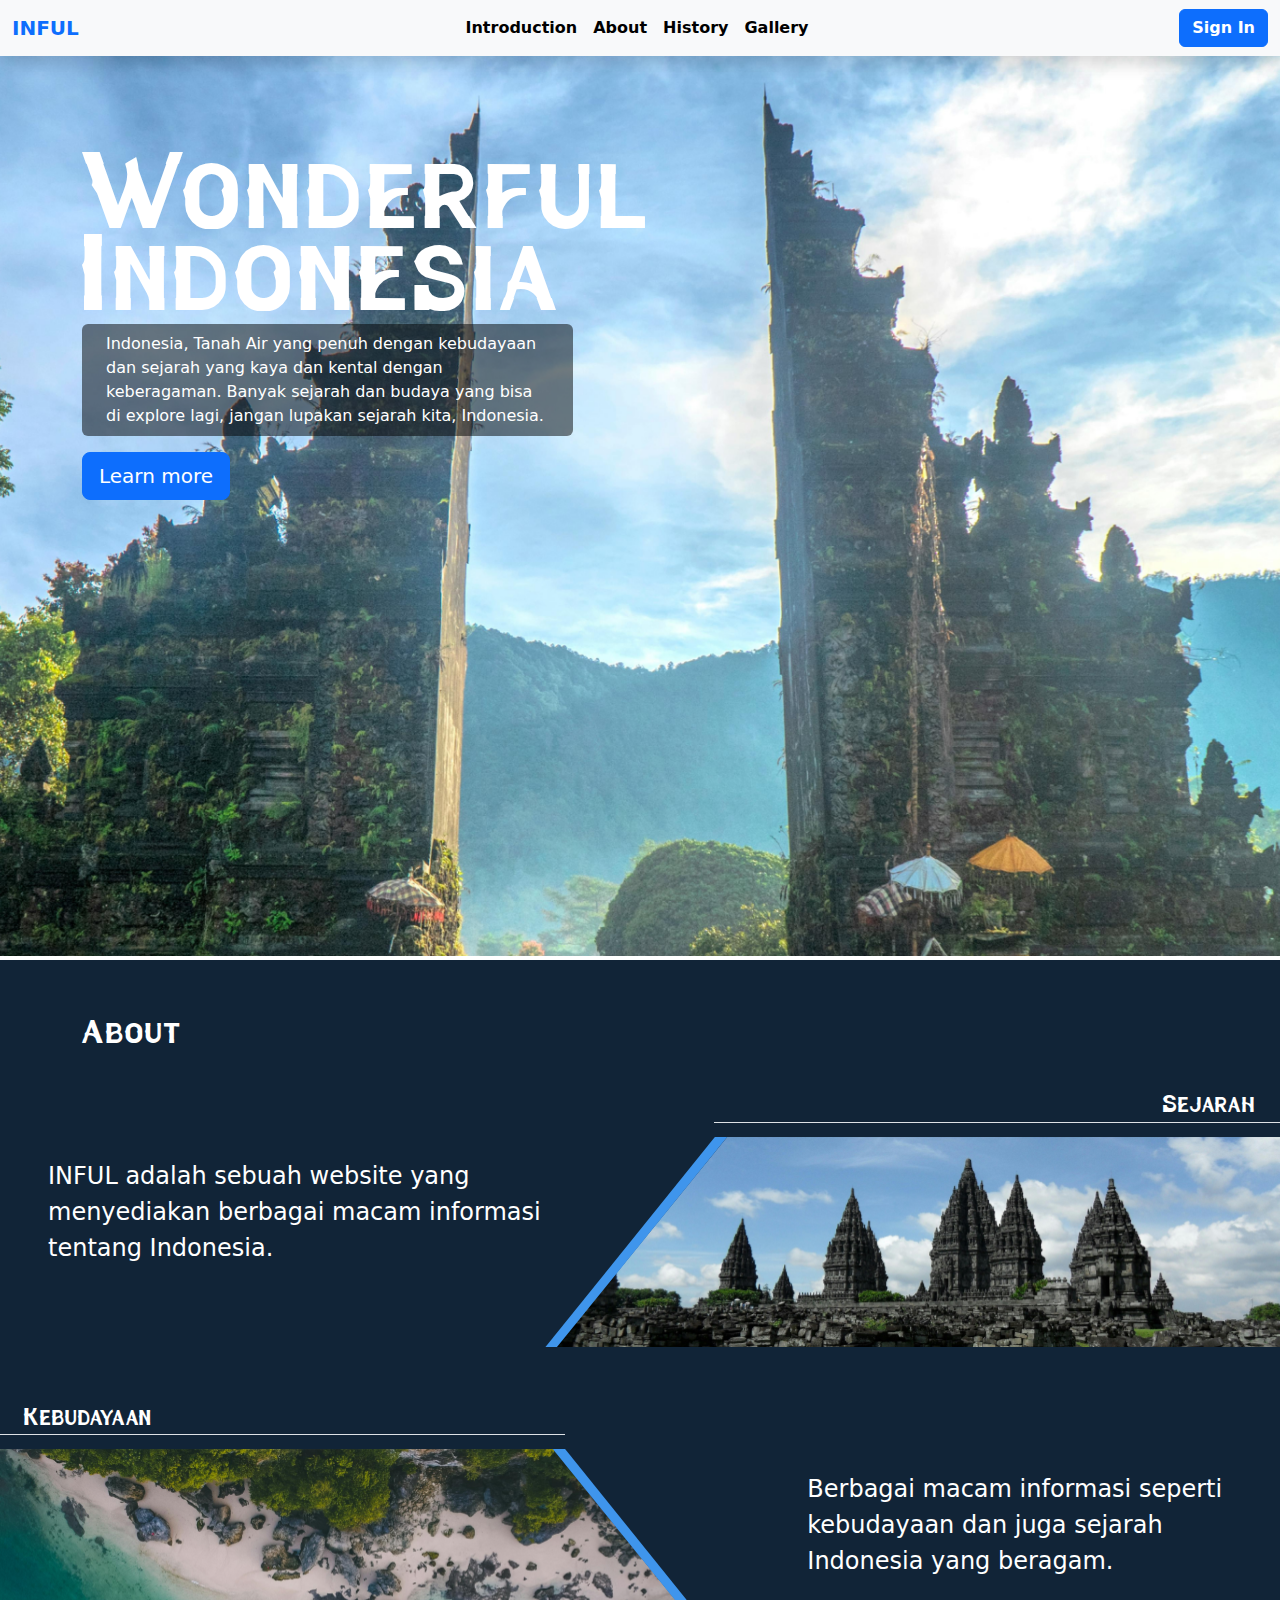
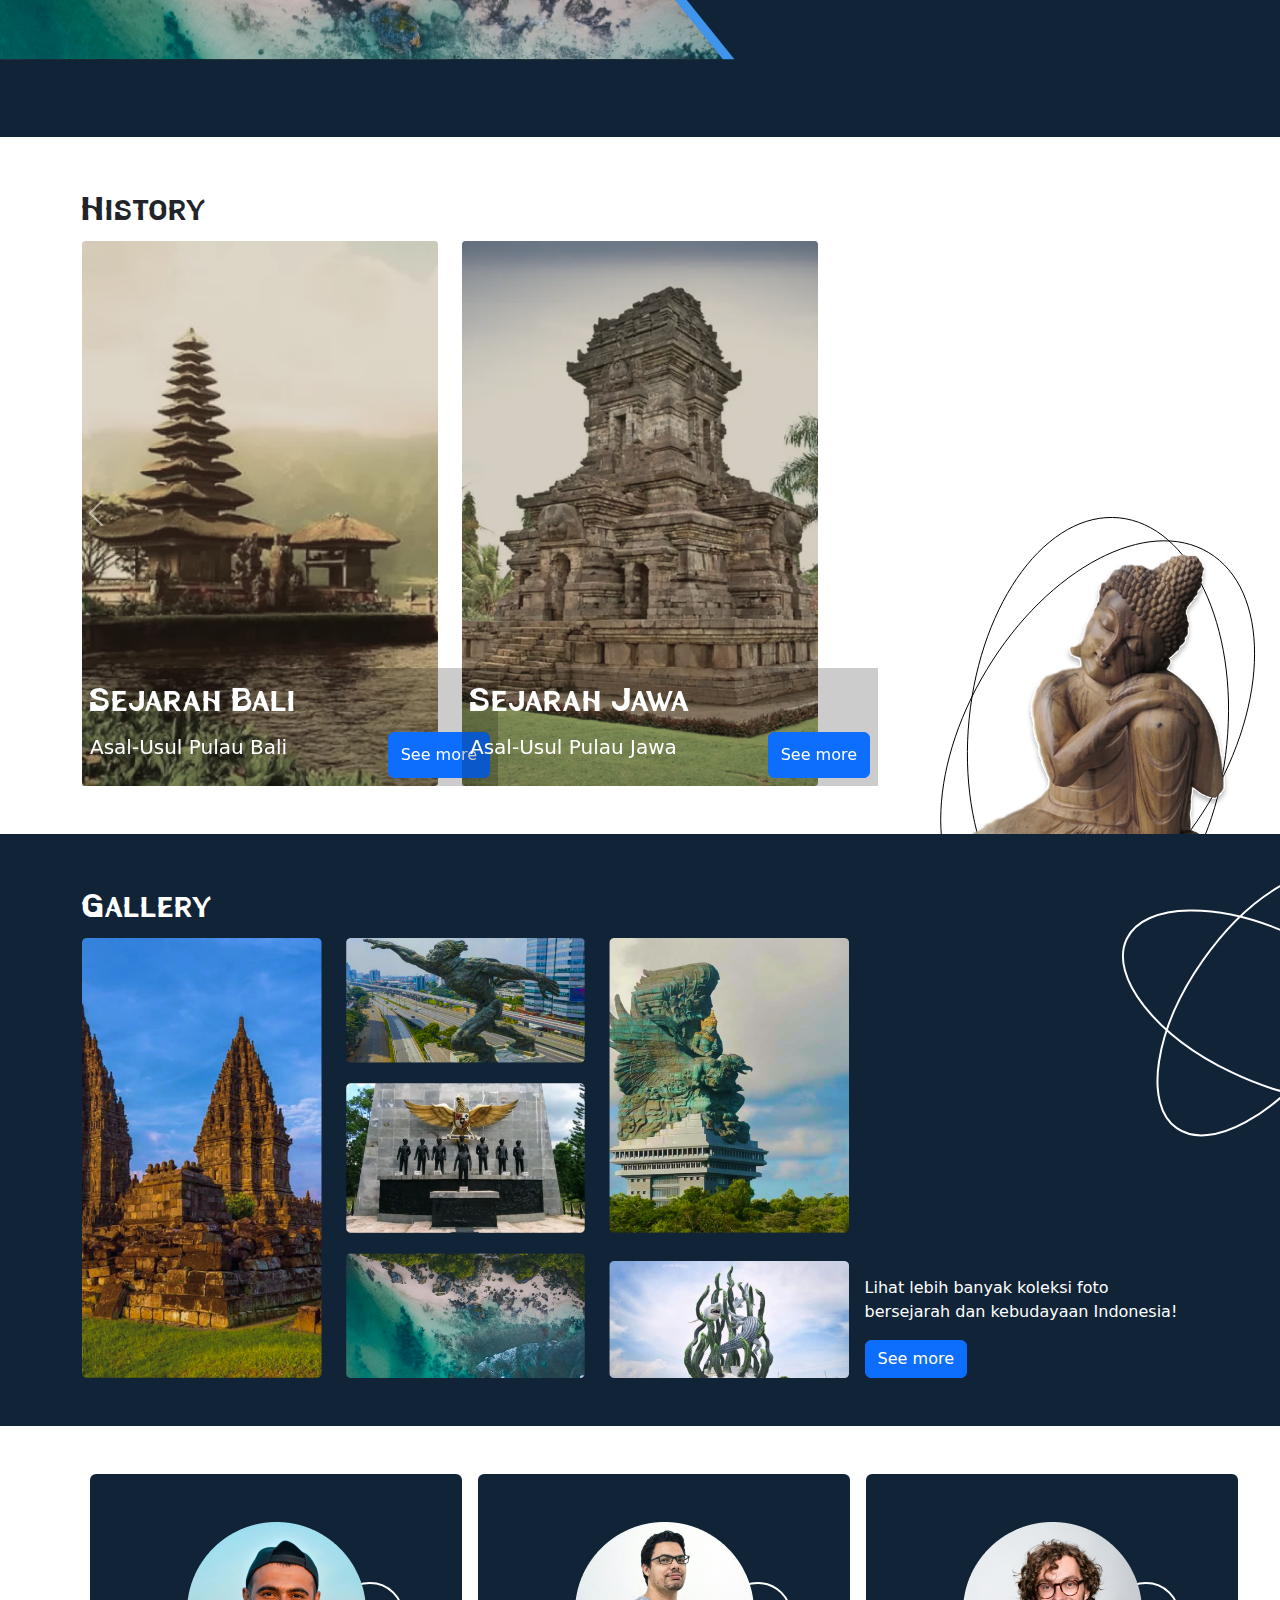
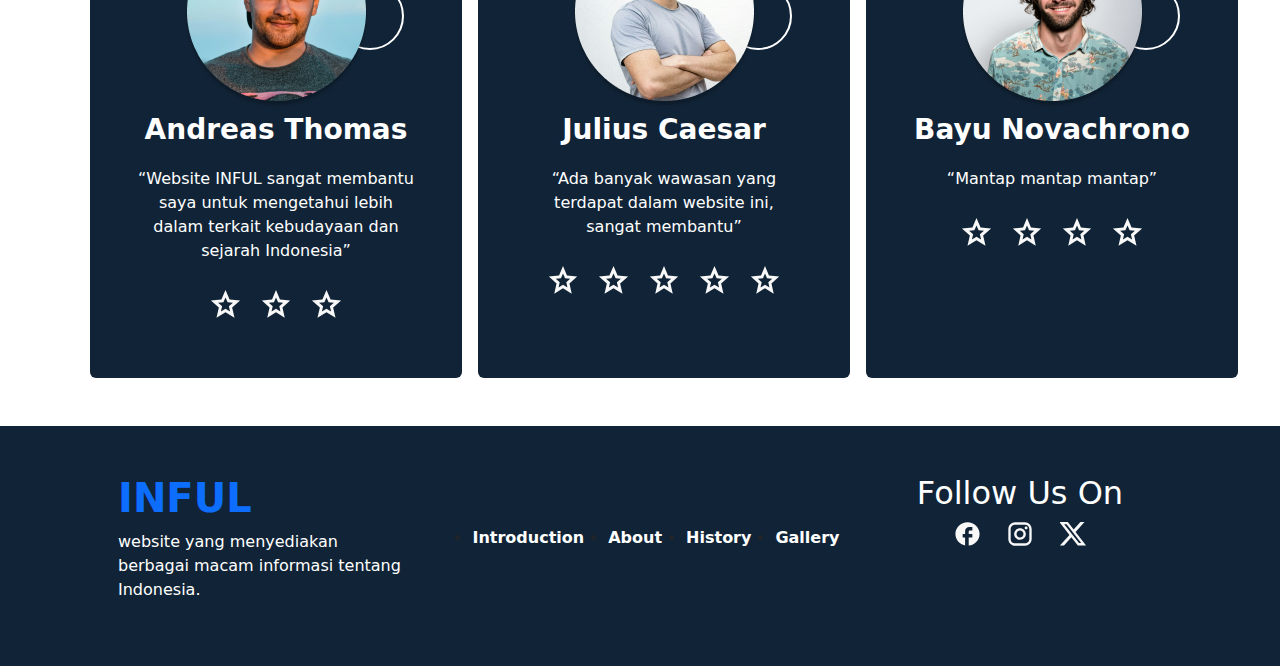
==== src/index.html @ 28294fe6 "Test" ====
<!DOCTYPE html>
<html lang="en">

<head>
    <meta charset="UTF-8">
    <meta name="viewport" content="width=device-width, initial-scale=1.0">
    <title>Inful</title>
    <link rel="shortcut icon" href="public/images/Logo.svg" type="image/x-icon">
    <link rel="stylesheet" href="style.css">
    <link href="https://cdn.jsdelivr.net/npm/bootstrap@5.3.3/dist/css/bootstrap.min.css" rel="stylesheet" integrity="sha384-QWTKZyjpPEjISv5WaRU9OFeRpok6YctnYmDr5pNlyT2bRjXh0JMhjY6hW+ALEwIH" crossorigin="anonymous">
</head>

<body>
    <!-- navbar -->
    <nav class="navbar navbar-expand-lg bg-body-tertiary shadow">
        <div class="container-fluid">
            <a class="navbar-brand text-primary fw-bold" href="#">INFUL</a>
            <button class="navbar-toggler" type="button" data-bs-toggle="collapse" data-bs-target="#navbarSupportedContent" aria-controls="navbarSupportedContent" aria-expanded="false" aria-label="Toggle navigation">
                  <span class="navbar-toggler-icon"></span>
                </button>
            <div class="collapse navbar-collapse" id="navbarSupportedContent">
                <ul class="navbar-nav mx-auto mb-2 mb-lg-0">
                    <li class="nav-item">
                        <a class="nav-link active fw-semibold" aria-current="page" href="/">Introduction</a>
                    </li>
                    <li class="nav-item">
                        <a class="nav-link active fw-semibold" aria-current="page" href="#about">About</a>
                    </li>
                    <li class="nav-item">
                        <a class="nav-link active fw-semibold" aria-current="page" href="#history">History</a>
                    </li>
                    <li class="nav-item">
                        <a class="nav-link active fw-semibold" aria-current="page" href="#gallery">Gallery</a>
                    </li>
                </ul>
                <button class="btn btn-primary fw-bold">Sign In</button>
            </div>
        </div>
    </nav>
    <main>
        <section id="hero">
            <div class="hero">
                <div class="container-xl mt-5">
                    <h1 class="mt-5">Wonderful <br>Indonesia </h1>
                    <p class="bg-black rounded px-4 py-2" style="--bs-bg-opacity: .5; width: 44%;">Indonesia, Tanah Air yang penuh dengan kebudayaan dan sejarah yang kaya dan kental dengan keberagaman. Banyak sejarah dan budaya yang bisa di explore lagi, jangan lupakan sejarah kita, Indonesia.</p>
                    <button class="btn btn-primary btn-lg">Learn more</button>
                </div>
            </div>
        </section>
        <section id="about" class="border-top border-4 border-white" style="background-color: #112437;">
            <div class="py-5">
                <h1 class="container-xl text-white">About</h1>
                <div class="d-flex justify-content-between py-4">
                    <div class="w-50 h-fit d-flex justify-content-center align-items-center">
                        <p class="text-white fs-4 ps-5">INFUL adalah sebuah website yang menyediakan berbagai macam informasi tentang Indonesia.</p>
                    </div>
                    <div class="align-items-end d-flex flex-column">
                        <h1 class="text-white text-end px-4 content-fluid border-bottom fs-3" style=" width: 77%;">Sejarah</h1>
                        <img src="../public/images/Sejarah.svg" alt="..loading" style="width: 100%;">
                    </div>
                </div>
                <div class="d-flex justify-content-between py-4">
                    <div class="align-items-start d-flex flex-column">
                        <h1 class="text-white  px-4 content-fluid border-bottom fs-3" style=" width: 70%;">Kebudayaan</h1>
                        <img src="../public/images/Kebudayaan.svg" alt="..loading" style="width: 91%;">
                    </div>
                    <div class="w-50 h-fit d-flex justify-content-center align-items-center">
                        <p class="text-white fs-4 pe-5">Berbagai macam informasi seperti kebudayaan dan juga sejarah Indonesia yang beragam.</p>
                    </div>
                </div>
            </div>
        </section>
        <section id="history" class="position-relative">
            <div class="py-5">
                <h1 class="container-xl ">History</h1>
                <div id="carouselExample" class="carousel slide" data-bs-ride="carousel">
                    <div class="carousel-inner">
                        <div class="carousel-item active">
                            <div class="container">
                                <div class="row">
                                    <div class="col-md-4">
                                        <img src="../public/images/history/Bali.png" alt="..loading" style="width: 100%;">
                                        <div class="p-2 position-absolute bottom-0 bg-black" style="width: 416px; --bs-bg-opacity: .2;">
                                            <h1 class="text-white">Sejarah Bali</h1>
                                            <div class="d-flex justify-content-between">
                                                <p class="text-white fs-5">Asal-Usul Pulau Bali</p>
                                                <button class="btn btn-primary h-fit">See more</button>
                                            </div>
                                        </div>
                                    </div>
                                    <div class="col-md-4">
                                        <img src="../public/images/history/Jawa.png" alt="..loading" style="width: 100%; ">
                                        <div class="p-2 position-absolute bottom-0 bg-black" style="width: 416px; --bs-bg-opacity: .2;">
                                            <h1 class="text-white">Sejarah Jawa</h1>
                                            <div class="d-flex justify-content-between">
                                                <p class="text-white fs-5">Asal-Usul Pulau Jawa</p>
                                                <button class="btn btn-primary h-fit">See more</button>
                                            </div>
                                        </div>
                                    </div>
                                </div>
                            </div>
                        </div>
                        <div class="carousel-item">
                            <div class="container">
                                <div class="row">
                                    <div class="col-md-4">
                                        <img src="../public/images/history/Papua.png" alt="..loading" style="width: 100%;">

                                        <div class="p-2 position-absolute bottom-0 bg-black" style="width: 416px; --bs-bg-opacity: .2;">
                                            <h1 class="text-white">Sejarah Papua</h1>
                                            <div class="d-flex justify-content-between">
                                                <p class="text-white fs-5">Asal-Usul Pulau Papua</p>
                                                <button class="btn btn-primary h-fit">See more</button>
                                            </div>
                                        </div>
                                    </div>
                                    <div class="col-md-4">
                                        <img src="../public/images/history/Kalimantan.png" alt="..loading" style="width: 100%;">

                                        <div class="p-2 position-absolute bottom-0 bg-black" style="width: 416px; --bs-bg-opacity: .2;">
                                            <h1 class="text-white">Sejarah Kalimantan</h1>
                                            <div class="d-flex justify-content-between">
                                                <p class="text-white fs-5">Asal-Usul Pulau Kalimantan</p>
                                                <button class="btn btn-primary h-fit">See more</button>
                                            </div>
                                        </div>
                                    </div>
                                </div>
                            </div>
                        </div>
                    </div>
                    <button class="carousel-control-prev" type="button" data-bs-target="#carouselExample" data-bs-slide="prev">
                        <span class="carousel-control-prev-icon" aria-hidden="true"></span>
                        <span class="visually-hidden">Previous</span>
                    </button>
                    <button class="carousel-control-next" type="button" data-bs-target="#carouselExample" data-bs-slide="next">
                        <span class="carousel-control-next-icon" aria-hidden="true"></span>
                        <span class="visually-hidden">Next</span>
                    </button>
                </div>
            </div>
            <img src="../public/images/additional/Statue.svg" alt="" class="position-absolute top-50 end-0">
        </section>
        <section id="gallery" style="background-color: #112437; position: relative;">
            <div class="container-xl py-5">
                <h1 class="text-white">Gallery</h1>
                <div class="d-flex align-items-end">
                    <div class="row">
                        <div class="col-md-4">
                            <img src="../public/images/gallery/yk.png" alt="..loading" class="w-100">
                        </div>
                        <div class="col-md-4 d-flex flex-column justify-content-between">
                            <img src="../public/images/gallery/jkt.png" alt="..loading" class="w-100">
                            <img src="../public/images/gallery/ph.png" alt="..loading" class="w-100">
                            <img src="../public/images/gallery/bch.png" alt="..loading" class="w-100">
                        </div>
                        <div class="col-md-4 d-flex flex-column justify-content-between">
                            <img src="../public/images/gallery/gwk.png" alt="..loading" class="w-100">
                            <img src="../public/images/gallery/sby.png" alt="..loading" class="w-100">
                        </div>
                    </div>
                    <div class="ps-3">
                        <p class="text-white">Lihat lebih banyak koleksi foto bersejarah dan kebudayaan Indonesia!</p>
                        <button class="btn btn-primary rounded">See more</button>
                    </div>
                </div>
            </div>
            <img src="../public/images/additional/Ornament.svg" alt="" class="position-absolute top-0 end-0">
        </section>
        <section id="testimonials">
            <div class="container-xl py-5">
                <div class=" d-flex flex-row justify-content-between">
                    <div class="col-md-4 p-5 mx-2 rounded " style="background-color: #112437; ">
                        <div class="d-flex justify-content-center align-items-center ">
                            <div class="position-relative ">
                                <img src="../public/images/profile/AT.png " alt="..loading " class="position-relative z-3 ">
                                <img src="../public/images/additional/P-Ornament.svg " alt="..loading " class="position-absolute top-50 start-70 translate-middle z-1 ">
                            </div>
                        </div>
                        <p class="text-white text-center fw-semibold fs-3 ">Andreas Thomas</p>
                        <p class="text-white text-center ">“Website INFUL sangat membantu saya untuk mengetahui lebih dalam terkait kebudayaan dan sejarah Indonesia”
                        </p>
                        <div class="container-fluid d-flex justify-content-center ">
                            <img src="../public/images/additional/star.svg " alt="..loading " style="width: 20%; " class="p-2 ">
                            <img src="../public/images/additional/star.svg " alt="..loading " style="width: 20%; " class="p-2 ">
                            <img src="../public/images/additional/star.svg " alt="..loading " style="width: 20%; " class="p-2 ">
                        </div>
                    </div>
                    <div class="col-md-4 p-5 mx-2 rounded " style="background-color: #112437; ">
                        <div class="d-flex justify-content-center align-items-center ">
                            <div class="position-relative ">
                                <img src="../public/images/profile/JC.png " alt="..loading " class="position-relative z-3 ">
                                <img src="../public/images/additional/P-Ornament.svg " alt="..loading " class="position-absolute top-50 start-70 translate-middle z-1 ">
                            </div>
                        </div>
                        <p class="text-white text-center fw-semibold fs-3 ">Julius Caesar</p>
                        <p class="text-white text-center ">“Ada banyak wawasan yang terdapat dalam website ini, sangat membantu”
                        </p>
                        <div class="container-fluid d-flex justify-content-center ">
                            <img src="../public/images/additional/star.svg " alt="..loading " style="width: 20%; " class="p-2 ">
                            <img src="../public/images/additional/star.svg " alt="..loading " style="width: 20%; " class="p-2 ">
                            <img src="../public/images/additional/star.svg " alt="..loading " style="width: 20%; " class="p-2 ">
                            <img src="../public/images/additional/star.svg " alt="..loading " style="width: 20%; " class="p-2 ">
                            <img src="../public/images/additional/star.svg " alt="..loading " style="width: 20%; " class="p-2 ">
                        </div>
                    </div>
                    <div class="col-md-4 p-5 mx-2 rounded " style="background-color: #112437; ">
                        <div class="d-flex justify-content-center align-items-center ">
                            <div class="position-relative ">
                                <img src="../public/images/profile/BG.png " alt="..loading " class="position-relative z-3 ">
                                <img src="../public/images/additional/P-Ornament.svg " alt="..loading " class="position-absolute top-50 start-70 translate-middle z-1 ">
                            </div>
                        </div>
                        <p class="text-white text-center fw-semibold fs-3 ">Bayu Novachrono</p>
                        <p class="text-white text-center ">“Mantap mantap mantap”
                        </p>
                        <div class="container-fluid d-flex justify-content-center ">
                            <img src="../public/images/additional/star.svg " alt="..loading " style="width: 20%; " class="p-2 ">
                            <img src="../public/images/additional/star.svg " alt="..loading " style="width: 20%; " class="p-2 ">
                            <img src="../public/images/additional/star.svg " alt="..loading " style="width: 20%; " class="p-2 ">
                            <img src="../public/images/additional/star.svg " alt="..loading " style="width: 20%; " class="p-2 ">
                        </div>
                    </div>
                </div>
            </div>
        </section>
    </main>
    <footer class="py-5" style="background-color: #112437;">
        <div class="container">
            <div class="row">
                <div class="col-md-4 px-5">
                    <h2 class="text-primary fw-bold fs-1">INFUL</h2>
                    <p class="text-white">website yang menyediakan berbagai macam informasi tentang Indonesia.</p>
                </div>
                <div class="col-md-4 px-5 d-flex align-items-center justify-content-center">
                    <ul class="d-flex gap-4">
                        <li class="nav-item">
                            <a class="nav-link active fw-semibold text-white" aria-current="page" href="/">Introduction</a>
                        </li>
                        <li class="nav-item">
                            <a class="nav-link active fw-semibold text-white" aria-current="page" href="#about">About</a>
                        </li>
                        <li class="nav-item">
                            <a class="nav-link active fw-semibold text-white" aria-current="page" href="#history">History</a>
                        </li>
                        <li class="nav-item">
                            <a class="nav-link active fw-semibold text-white" aria-current="page" href="#gallery">Gallery</a>
                        </li>
                    </ul>
                </div>
                <div class="col-md-4 px-5">
                    <h2 class="text-white text-center">
                        Follow Us On
                    </h2>
                    <div class="d-flex gap-4 justify-content-center">
                        <img src="../public/images/social/facebook.svg" alt="..loading" style="width: 10%;">
                        <img src="../public/images/social/instagram.svg " alt="..loading " style="width: 10%;">
                        <img src="../public/images/social/twitter.svg " alt="..loading " style="width: 10%;">
                    </div>
                </div>
            </div>
        </div>
    </footer>
    <script src="https://cdn.jsdelivr.net/npm/bootstrap@5.3.3/dist/js/bootstrap.bundle.min.js " integrity="sha384-YvpcrYf0tY3lHB60NNkmXc5s9fDVZLESaAA55NDzOxhy9GkcIdslK1eN7N6jIeHz " crossorigin="anonymous "></script>
</body>

</html>
---- src/style.css ----
@font-face {
    font-family: 'Ketoprak';
    src: url('../public/fonts/Ketoprak.ttf') format('truetype');
}

h1 {
    font-family: Ketoprak;
}

body {
    scroll-behavior: smooth;
}

.hero {
    background-image: url("../public/images/Hero.png");
    background-size: cover;
    background-position: center;
    height: 100vh;
    color: white;
    display: flex;
    flex-direction: column;
}

.hero h1 {
    font-size: 128px;
    line-height: 64%;
}
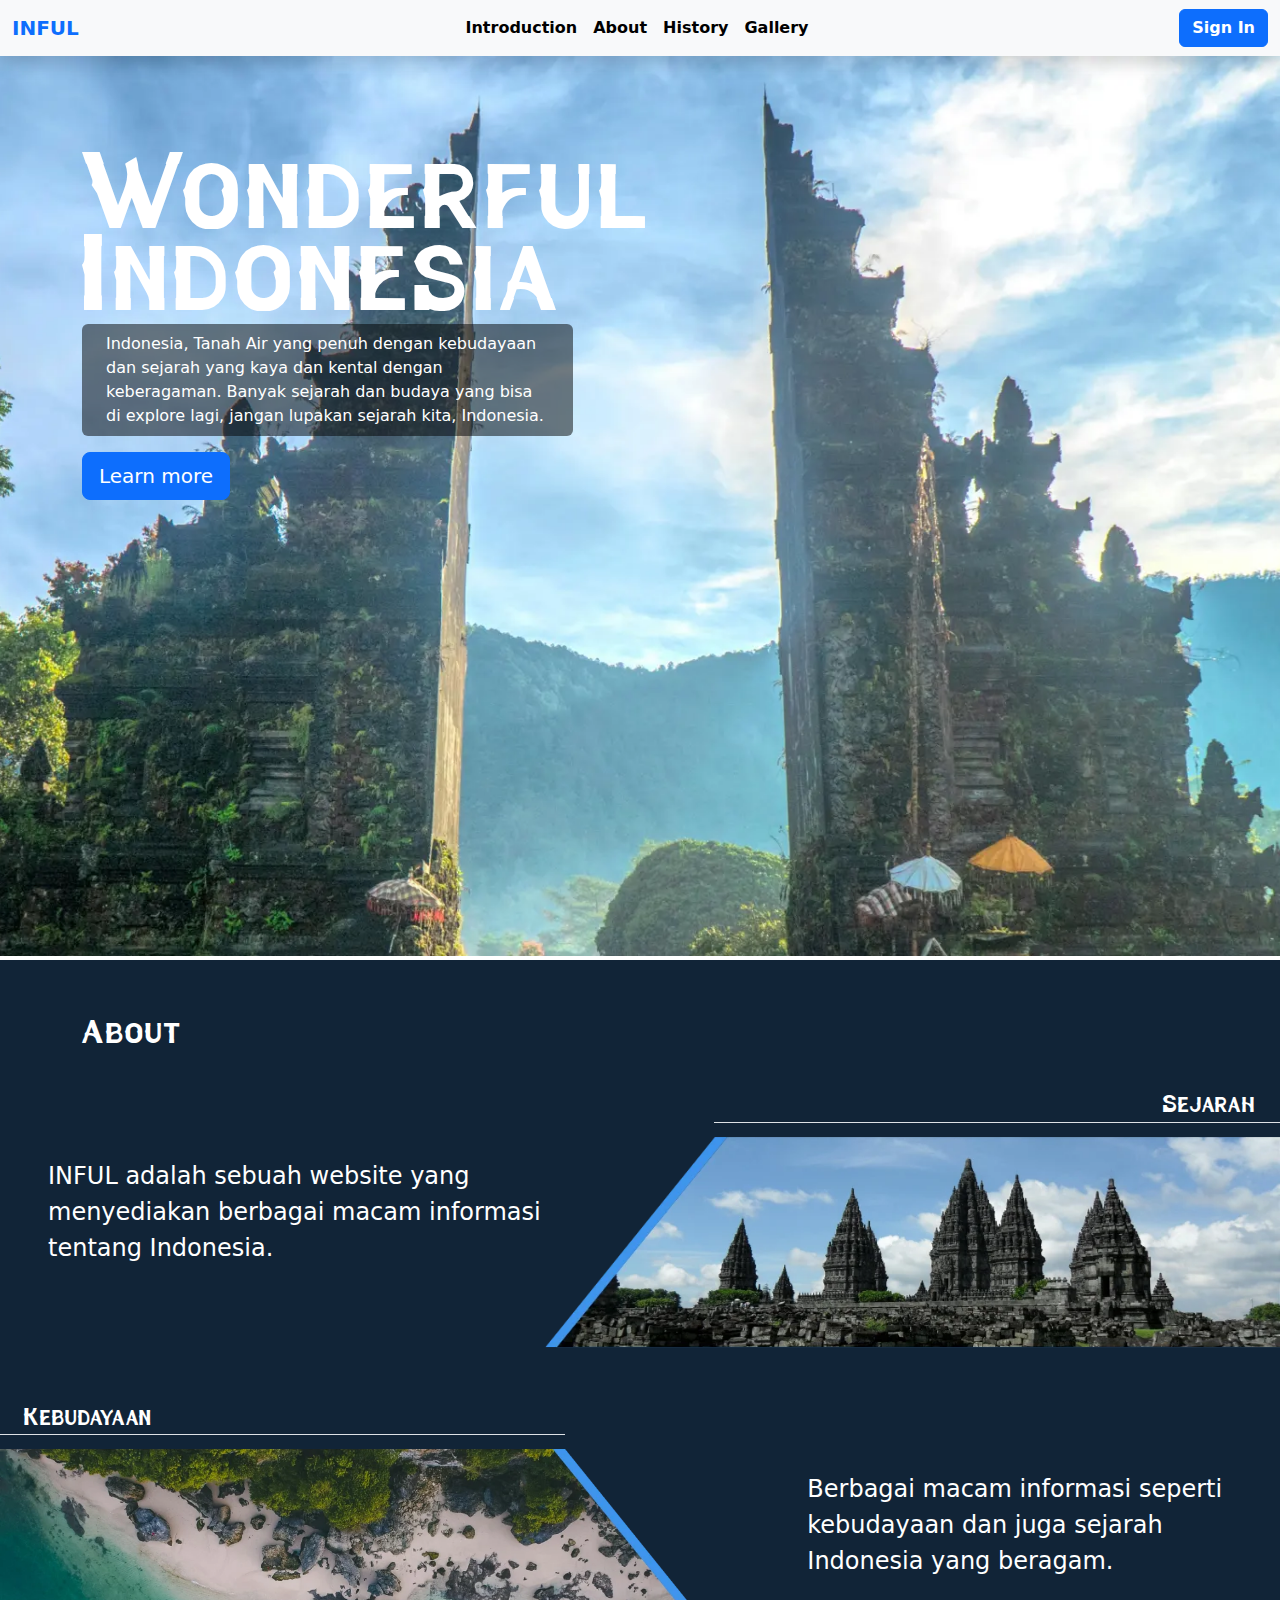
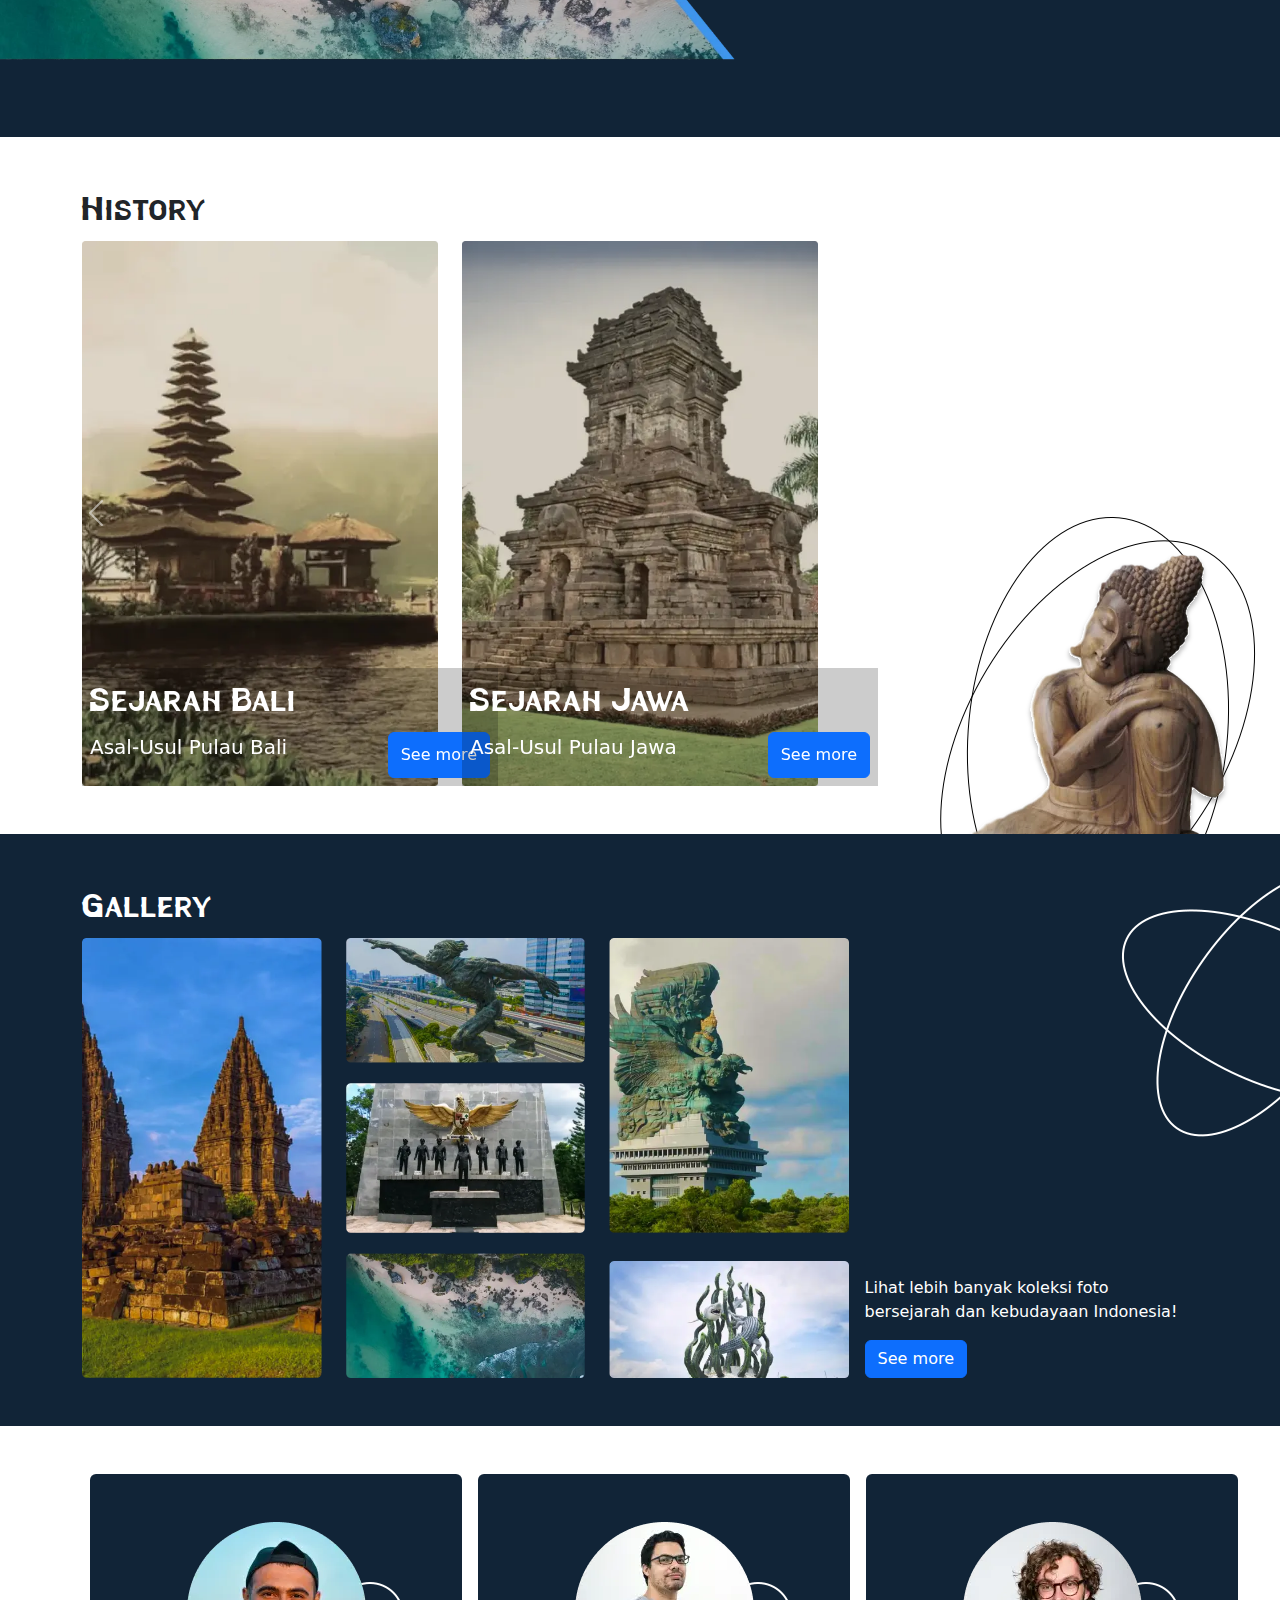
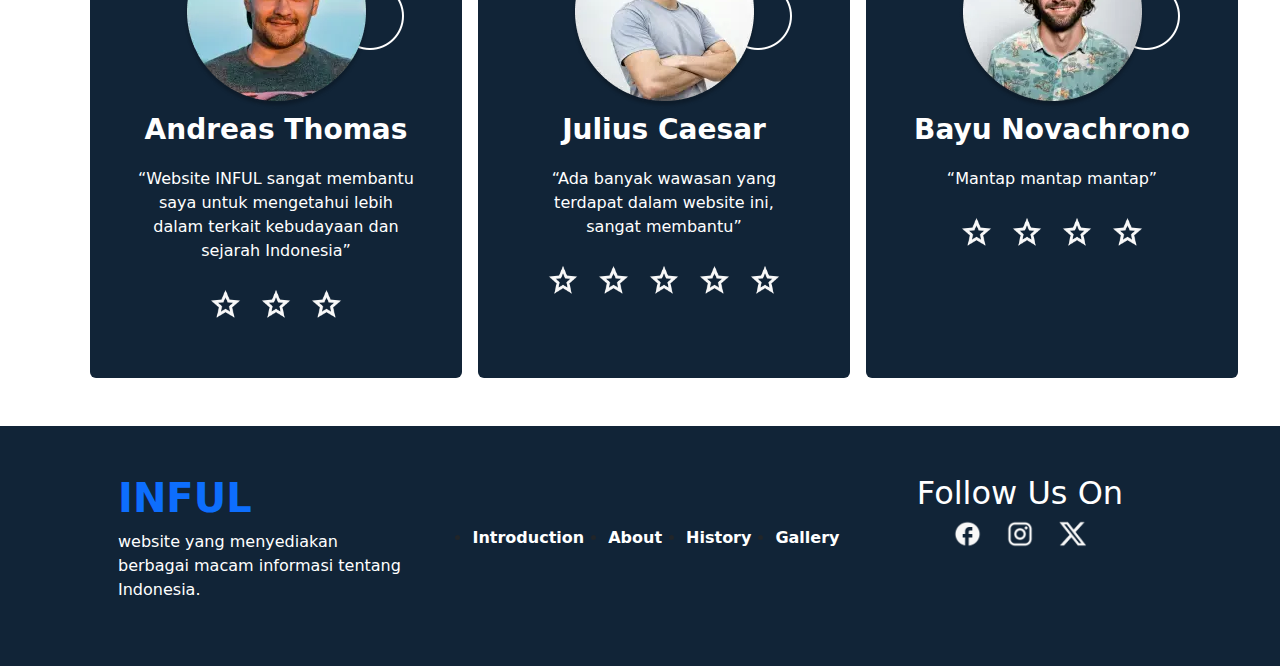
==== commit ca5ae659: "little change" ====
--- a/src/index.html
+++ b/src/index.html
@@ -5,7 +5,7 @@
     <meta charset="UTF-8">
     <meta name="viewport" content="width=device-width, initial-scale=1.0">
     <title>Inful</title>
-    <link rel="shortcut icon" href="public/images/Logo.svg" type="image/x-icon">
+    <link rel="shortcut icon" href="../public/images/Logo.webp" type="image/x-icon">
     <link rel="stylesheet" href="style.css">
     <link href="https://cdn.jsdelivr.net/npm/bootstrap@5.3.3/dist/css/bootstrap.min.css" rel="stylesheet" integrity="sha384-QWTKZyjpPEjISv5WaRU9OFeRpok6YctnYmDr5pNlyT2bRjXh0JMhjY6hW+ALEwIH" crossorigin="anonymous">
 </head>
@@ -56,13 +56,13 @@
                     </div>
                     <div class="align-items-end d-flex flex-column">
                         <h1 class="text-white text-end px-4 content-fluid border-bottom fs-3" style=" width: 77%;">Sejarah</h1>
-                        <img src="../public/images/Sejarah.svg" alt="..loading" style="width: 100%;">
+                        <img src="../public/images/Sejarah.webp" alt="..loading" style="width: 100%;">
                     </div>
                 </div>
                 <div class="d-flex justify-content-between py-4">
                     <div class="align-items-start d-flex flex-column">
                         <h1 class="text-white  px-4 content-fluid border-bottom fs-3" style=" width: 70%;">Kebudayaan</h1>
-                        <img src="../public/images/Kebudayaan.svg" alt="..loading" style="width: 91%;">
+                        <img src="../public/images/Kebudayaan.webp" alt="..loading" style="width: 91%;">
                     </div>
                     <div class="w-50 h-fit d-flex justify-content-center align-items-center">
                         <p class="text-white fs-4 pe-5">Berbagai macam informasi seperti kebudayaan dan juga sejarah Indonesia yang beragam.</p>
@@ -79,7 +79,7 @@
                             <div class="container">
                                 <div class="row">
                                     <div class="col-md-4">
-                                        <img src="../public/images/history/Bali.png" alt="..loading" style="width: 100%;">
+                                        <img src="../public/images/history/Bali.webp" alt="..loading" style="width: 100%;">
                                         <div class="p-2 position-absolute bottom-0 bg-black" style="width: 416px; --bs-bg-opacity: .2;">
                                             <h1 class="text-white">Sejarah Bali</h1>
                                             <div class="d-flex justify-content-between">
@@ -89,7 +89,7 @@
                                         </div>
                                     </div>
                                     <div class="col-md-4">
-                                        <img src="../public/images/history/Jawa.png" alt="..loading" style="width: 100%; ">
+                                        <img src="../public/images/history/Jawa.webp" alt="..loading" style="width: 100%; ">
                                         <div class="p-2 position-absolute bottom-0 bg-black" style="width: 416px; --bs-bg-opacity: .2;">
                                             <h1 class="text-white">Sejarah Jawa</h1>
                                             <div class="d-flex justify-content-between">
@@ -105,7 +105,7 @@
                             <div class="container">
                                 <div class="row">
                                     <div class="col-md-4">
-                                        <img src="../public/images/history/Papua.png" alt="..loading" style="width: 100%;">
+                                        <img src="../public/images/history/Papua.webp" alt="..loading" style="width: 100%;">
 
                                         <div class="p-2 position-absolute bottom-0 bg-black" style="width: 416px; --bs-bg-opacity: .2;">
                                             <h1 class="text-white">Sejarah Papua</h1>
@@ -116,7 +116,7 @@
                                         </div>
                                     </div>
                                     <div class="col-md-4">
-                                        <img src="../public/images/history/Kalimantan.png" alt="..loading" style="width: 100%;">
+                                        <img src="../public/images/history/Kalimantan.webp" alt="..loading" style="width: 100%;">
 
                                         <div class="p-2 position-absolute bottom-0 bg-black" style="width: 416px; --bs-bg-opacity: .2;">
                                             <h1 class="text-white">Sejarah Kalimantan</h1>
@@ -140,7 +140,7 @@
                     </button>
                 </div>
             </div>
-            <img src="../public/images/additional/Statue.svg" alt="" class="position-absolute top-50 end-0">
+            <img src="../public/images/additional/Statue.webp" alt="" class="position-absolute top-50 end-0">
         </section>
         <section id="gallery" style="background-color: #112437; position: relative;">
             <div class="container-xl py-5">
@@ -148,16 +148,16 @@
                 <div class="d-flex align-items-end">
                     <div class="row">
                         <div class="col-md-4">
-                            <img src="../public/images/gallery/yk.png" alt="..loading" class="w-100">
+                            <img src="../public/images/gallery/yk.webp" alt="..loading" class="w-100">
                         </div>
                         <div class="col-md-4 d-flex flex-column justify-content-between">
-                            <img src="../public/images/gallery/jkt.png" alt="..loading" class="w-100">
-                            <img src="../public/images/gallery/ph.png" alt="..loading" class="w-100">
-                            <img src="../public/images/gallery/bch.png" alt="..loading" class="w-100">
+                            <img src="../public/images/gallery/jkt.webp" alt="..loading" class="w-100">
+                            <img src="../public/images/gallery/ph.webp" alt="..loading" class="w-100">
+                            <img src="../public/images/gallery/bch.webp" alt="..loading" class="w-100">
                         </div>
                         <div class="col-md-4 d-flex flex-column justify-content-between">
-                            <img src="../public/images/gallery/gwk.png" alt="..loading" class="w-100">
-                            <img src="../public/images/gallery/sby.png" alt="..loading" class="w-100">
+                            <img src="../public/images/gallery/gwk.webp" alt="..loading" class="w-100">
+                            <img src="../public/images/gallery/sby.webp" alt="..loading" class="w-100">
                         </div>
                     </div>
                     <div class="ps-3">
@@ -166,7 +166,7 @@
                     </div>
                 </div>
             </div>
-            <img src="../public/images/additional/Ornament.svg" alt="" class="position-absolute top-0 end-0">
+            <img src="../public/images/additional/Ornament.webp" alt="" class="position-absolute top-0 end-0">
         </section>
         <section id="testimonials">
             <div class="container-xl py-5">
@@ -174,52 +174,52 @@
                     <div class="col-md-4 p-5 mx-2 rounded " style="background-color: #112437; ">
                         <div class="d-flex justify-content-center align-items-center ">
                             <div class="position-relative ">
-                                <img src="../public/images/profile/AT.png " alt="..loading " class="position-relative z-3 ">
-                                <img src="../public/images/additional/P-Ornament.svg " alt="..loading " class="position-absolute top-50 start-70 translate-middle z-1 ">
+                                <img src="../public/images/profile/AT.webp " alt="..loading " class="position-relative z-3 ">
+                                <img src="../public/images/additional/P-Ornament.webp " alt="..loading " class="position-absolute top-50 start-70 translate-middle z-1 ">
                             </div>
                         </div>
                         <p class="text-white text-center fw-semibold fs-3 ">Andreas Thomas</p>
                         <p class="text-white text-center ">“Website INFUL sangat membantu saya untuk mengetahui lebih dalam terkait kebudayaan dan sejarah Indonesia”
                         </p>
                         <div class="container-fluid d-flex justify-content-center ">
-                            <img src="../public/images/additional/star.svg " alt="..loading " style="width: 20%; " class="p-2 ">
-                            <img src="../public/images/additional/star.svg " alt="..loading " style="width: 20%; " class="p-2 ">
-                            <img src="../public/images/additional/star.svg " alt="..loading " style="width: 20%; " class="p-2 ">
+                            <img src="../public/images/additional/star.webp " alt="..loading " style="width: 20%; " class="p-2 ">
+                            <img src="../public/images/additional/star.webp " alt="..loading " style="width: 20%; " class="p-2 ">
+                            <img src="../public/images/additional/star.webp " alt="..loading " style="width: 20%; " class="p-2 ">
                         </div>
                     </div>
                     <div class="col-md-4 p-5 mx-2 rounded " style="background-color: #112437; ">
                         <div class="d-flex justify-content-center align-items-center ">
                             <div class="position-relative ">
-                                <img src="../public/images/profile/JC.png " alt="..loading " class="position-relative z-3 ">
-                                <img src="../public/images/additional/P-Ornament.svg " alt="..loading " class="position-absolute top-50 start-70 translate-middle z-1 ">
+                                <img src="../public/images/profile/JC.webp " alt="..loading " class="position-relative z-3 ">
+                                <img src="../public/images/additional/P-Ornament.webp " alt="..loading " class="position-absolute top-50 start-70 translate-middle z-1 ">
                             </div>
                         </div>
                         <p class="text-white text-center fw-semibold fs-3 ">Julius Caesar</p>
                         <p class="text-white text-center ">“Ada banyak wawasan yang terdapat dalam website ini, sangat membantu”
                         </p>
                         <div class="container-fluid d-flex justify-content-center ">
-                            <img src="../public/images/additional/star.svg " alt="..loading " style="width: 20%; " class="p-2 ">
-                            <img src="../public/images/additional/star.svg " alt="..loading " style="width: 20%; " class="p-2 ">
-                            <img src="../public/images/additional/star.svg " alt="..loading " style="width: 20%; " class="p-2 ">
-                            <img src="../public/images/additional/star.svg " alt="..loading " style="width: 20%; " class="p-2 ">
-                            <img src="../public/images/additional/star.svg " alt="..loading " style="width: 20%; " class="p-2 ">
+                            <img src="../public/images/additional/star.webp " alt="..loading " style="width: 20%; " class="p-2 ">
+                            <img src="../public/images/additional/star.webp " alt="..loading " style="width: 20%; " class="p-2 ">
+                            <img src="../public/images/additional/star.webp " alt="..loading " style="width: 20%; " class="p-2 ">
+                            <img src="../public/images/additional/star.webp " alt="..loading " style="width: 20%; " class="p-2 ">
+                            <img src="../public/images/additional/star.webp " alt="..loading " style="width: 20%; " class="p-2 ">
                         </div>
                     </div>
                     <div class="col-md-4 p-5 mx-2 rounded " style="background-color: #112437; ">
                         <div class="d-flex justify-content-center align-items-center ">
                             <div class="position-relative ">
-                                <img src="../public/images/profile/BG.png " alt="..loading " class="position-relative z-3 ">
-                                <img src="../public/images/additional/P-Ornament.svg " alt="..loading " class="position-absolute top-50 start-70 translate-middle z-1 ">
+                                <img src="../public/images/profile/BG.webp " alt="..loading " class="position-relative z-3 ">
+                                <img src="../public/images/additional/P-Ornament.webp " alt="..loading " class="position-absolute top-50 start-70 translate-middle z-1 ">
                             </div>
                         </div>
                         <p class="text-white text-center fw-semibold fs-3 ">Bayu Novachrono</p>
                         <p class="text-white text-center ">“Mantap mantap mantap”
                         </p>
                         <div class="container-fluid d-flex justify-content-center ">
-                            <img src="../public/images/additional/star.svg " alt="..loading " style="width: 20%; " class="p-2 ">
-                            <img src="../public/images/additional/star.svg " alt="..loading " style="width: 20%; " class="p-2 ">
-                            <img src="../public/images/additional/star.svg " alt="..loading " style="width: 20%; " class="p-2 ">
-                            <img src="../public/images/additional/star.svg " alt="..loading " style="width: 20%; " class="p-2 ">
+                            <img src="../public/images/additional/star.webp " alt="..loading " style="width: 20%; " class="p-2 ">
+                            <img src="../public/images/additional/star.webp " alt="..loading " style="width: 20%; " class="p-2 ">
+                            <img src="../public/images/additional/star.webp " alt="..loading " style="width: 20%; " class="p-2 ">
+                            <img src="../public/images/additional/star.webp " alt="..loading " style="width: 20%; " class="p-2 ">
                         </div>
                     </div>
                 </div>
@@ -254,9 +254,9 @@
                         Follow Us On
                     </h2>
                     <div class="d-flex gap-4 justify-content-center">
-                        <img src="../public/images/social/facebook.svg" alt="..loading" style="width: 10%;">
-                        <img src="../public/images/social/instagram.svg " alt="..loading " style="width: 10%;">
-                        <img src="../public/images/social/twitter.svg " alt="..loading " style="width: 10%;">
+                        <img src="../public/images/social/facebook.webp" alt="..loading" style="width: 10%;">
+                        <img src="../public/images/social/instagram.webp " alt="..loading " style="width: 10%;">
+                        <img src="../public/images/social/twitter.webp " alt="..loading " style="width: 10%;">
                     </div>
                 </div>
             </div>
--- a/src/style.css
+++ b/src/style.css
@@ -12,7 +12,7 @@
 }
 
 .hero {
-    background-image: url("../public/images/Hero.png");
+    background-image: url("../public/images/Hero.webp");
     background-size: cover;
     background-position: center;
     height: 100vh;
